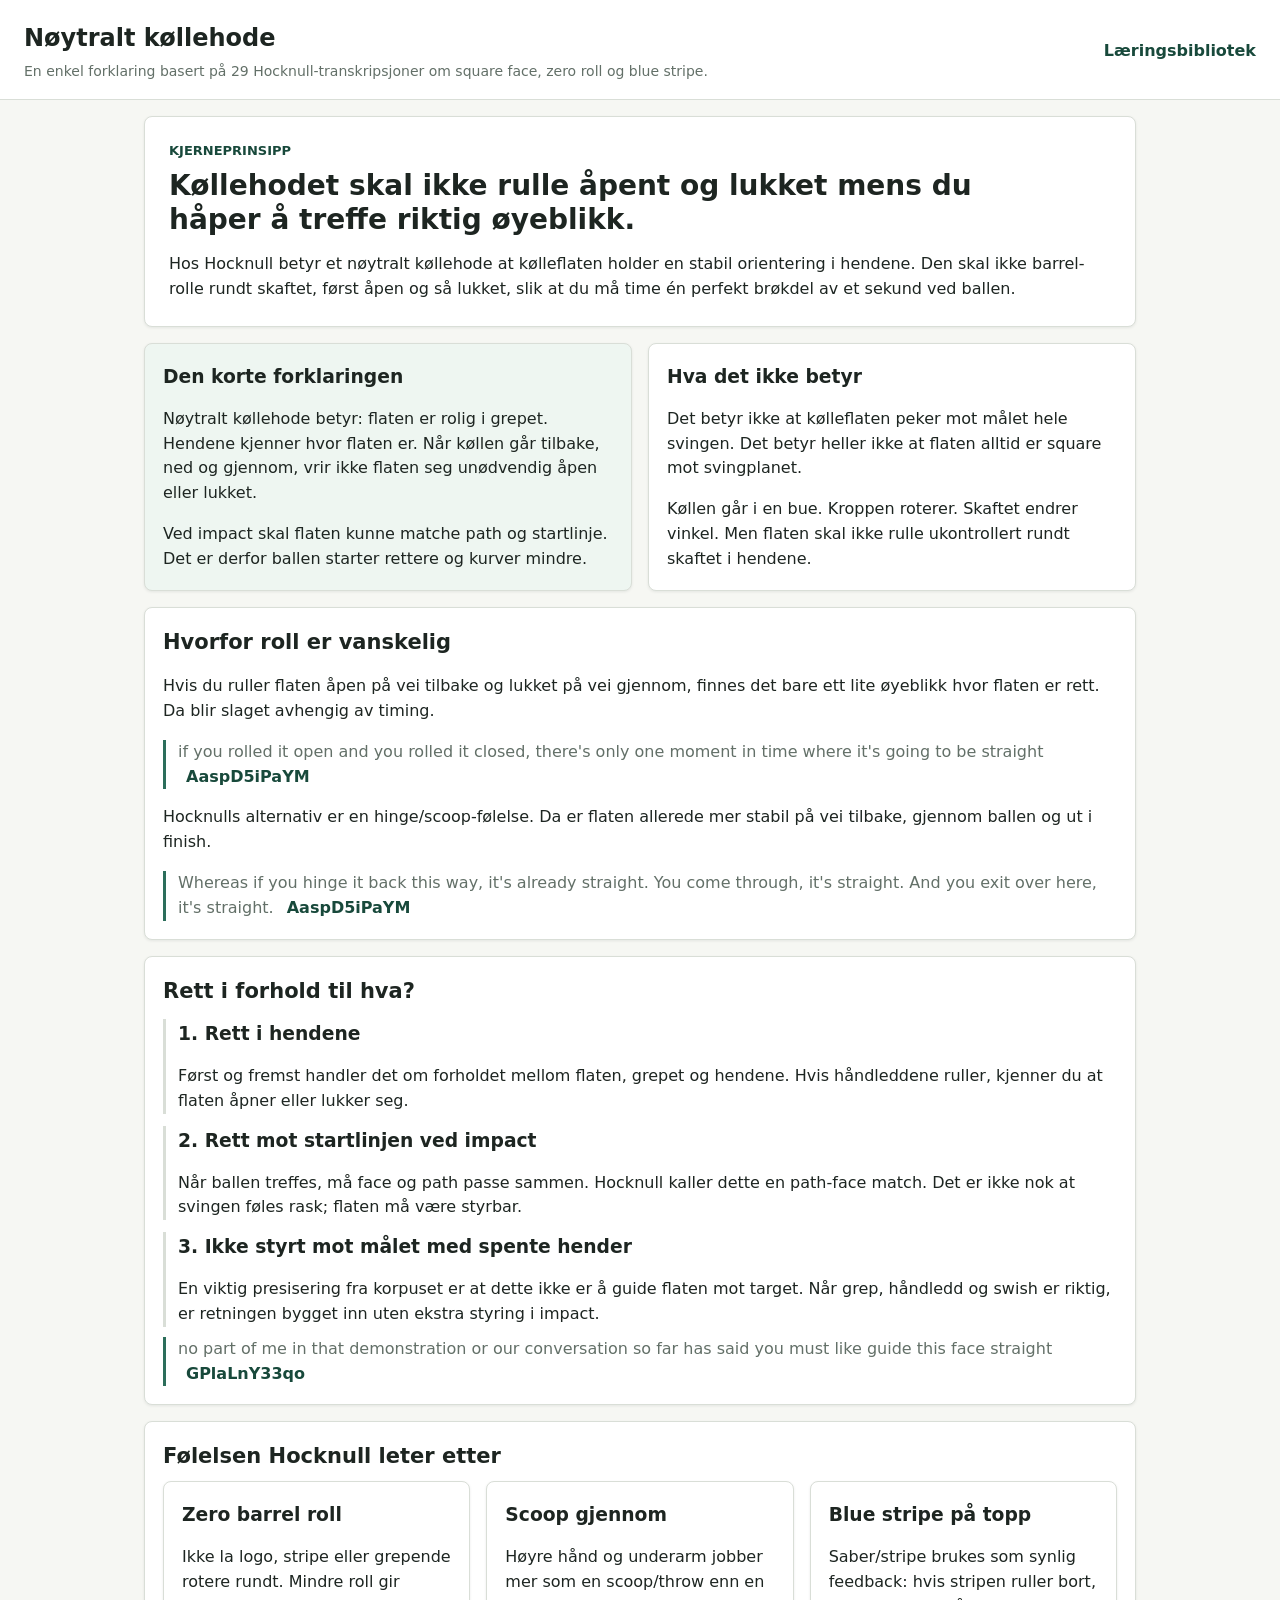
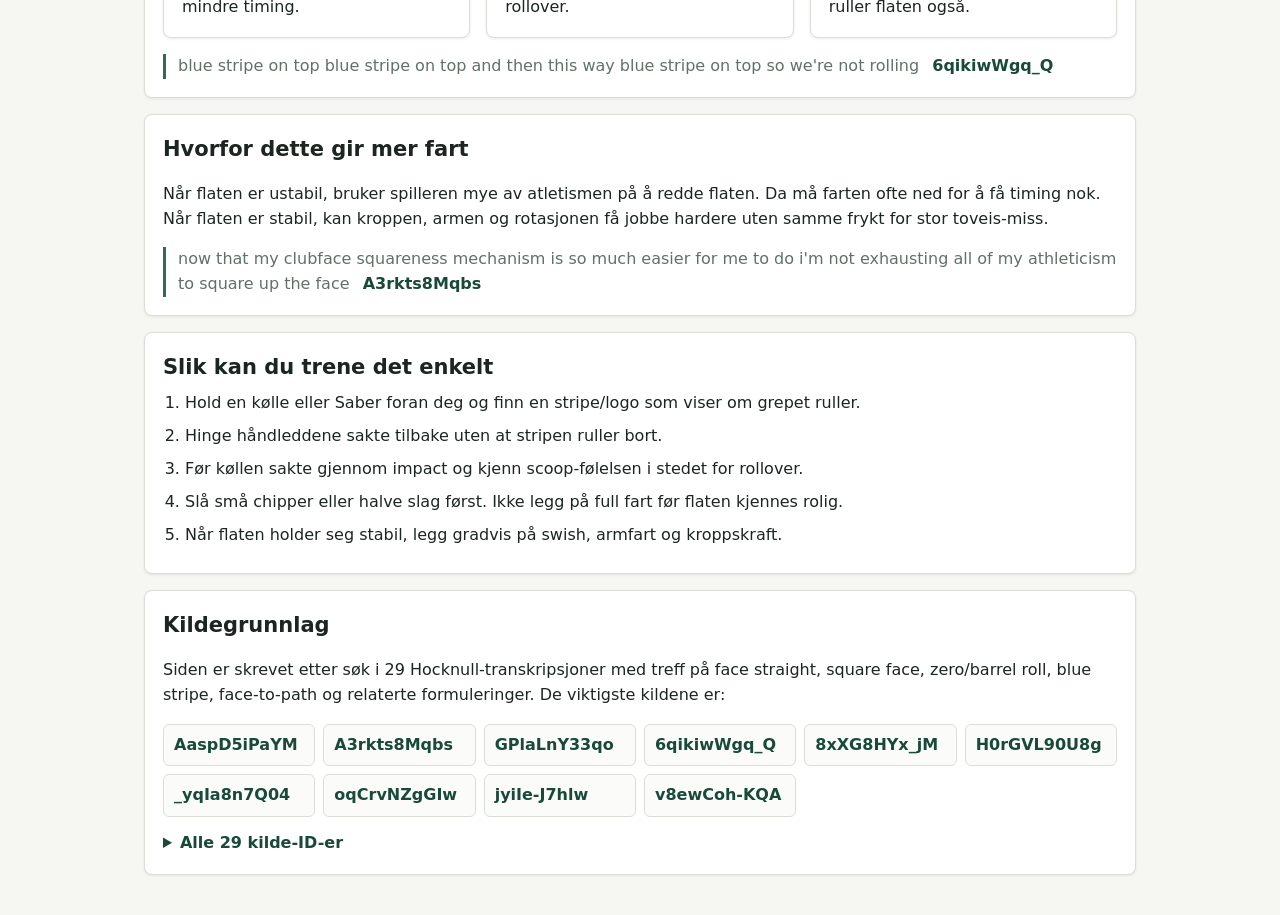
==== noytralt-kollehode.html @ 53acc23d "Publiser Hocknull læringsbibliotek" ====
<!doctype html>
<html lang="no">
  <head>
    <meta charset="utf-8" />
    <meta name="viewport" content="width=device-width, initial-scale=1" />
    <title>Nøytralt køllehode | Craig Hocknull læringsbibliotek</title>
    <link rel="stylesheet" href="styles.css" />
  </head>
  <body>
    <header class="topbar">
      <div>
        <h1>Nøytralt køllehode</h1>
        <p id="status">En enkel forklaring basert på 29 Hocknull-transkripsjoner om square face, zero roll og blue stripe.</p>
      </div>
      <nav class="toplinks" aria-label="Sider">
        <a class="repo-link" href="index.html">Læringsbibliotek</a>
      </nav>
    </header>

    <main class="article-page">
      <section class="article-hero">
        <p class="eyebrow">Kjerneprinsipp</p>
        <h2>Køllehodet skal ikke rulle åpent og lukket mens du håper å treffe riktig øyeblikk.</h2>
        <p>
          Hos Hocknull betyr et nøytralt køllehode at kølleflaten holder en stabil orientering i hendene. Den
          skal ikke barrel-rolle rundt skaftet, først åpen og så lukket, slik at du må time én perfekt brøkdel
          av et sekund ved ballen.
        </p>
      </section>

      <section class="article-grid">
        <article class="concept-card concept-card-strong">
          <h3>Den korte forklaringen</h3>
          <p>
            Nøytralt køllehode betyr: flaten er rolig i grepet. Hendene kjenner hvor flaten er. Når køllen går
            tilbake, ned og gjennom, vrir ikke flaten seg unødvendig åpen eller lukket.
          </p>
          <p>
            Ved impact skal flaten kunne matche path og startlinje. Det er derfor ballen starter rettere og kurver
            mindre.
          </p>
        </article>

        <article class="concept-card">
          <h3>Hva det ikke betyr</h3>
          <p>
            Det betyr ikke at kølleflaten peker mot målet hele svingen. Det betyr heller ikke at flaten alltid er
            square mot svingplanet.
          </p>
          <p>
            Køllen går i en bue. Kroppen roterer. Skaftet endrer vinkel. Men flaten skal ikke rulle ukontrollert
            rundt skaftet i hendene.
          </p>
        </article>
      </section>

      <section class="article-section">
        <h2>Hvorfor roll er vanskelig</h2>
        <p>
          Hvis du ruller flaten åpen på vei tilbake og lukket på vei gjennom, finnes det bare ett lite øyeblikk
          hvor flaten er rett. Da blir slaget avhengig av timing.
        </p>
        <blockquote>
          if you rolled it open and you rolled it closed, there's only one moment in time where it's going to be straight
          <a href="https://www.youtube.com/watch?v=AaspD5iPaYM" target="_blank" rel="noreferrer">AaspD5iPaYM</a>
        </blockquote>
        <p>
          Hocknulls alternativ er en hinge/scoop-følelse. Da er flaten allerede mer stabil på vei tilbake, gjennom
          ballen og ut i finish.
        </p>
        <blockquote>
          Whereas if you hinge it back this way, it's already straight. You come through, it's straight. And you exit over here, it's straight.
          <a href="https://www.youtube.com/watch?v=AaspD5iPaYM" target="_blank" rel="noreferrer">AaspD5iPaYM</a>
        </blockquote>
      </section>

      <section class="article-section">
        <h2>Rett i forhold til hva?</h2>
        <div class="definition-list">
          <div>
            <h3>1. Rett i hendene</h3>
            <p>
              Først og fremst handler det om forholdet mellom flaten, grepet og hendene. Hvis håndleddene ruller,
              kjenner du at flaten åpner eller lukker seg.
            </p>
          </div>
          <div>
            <h3>2. Rett mot startlinjen ved impact</h3>
            <p>
              Når ballen treffes, må face og path passe sammen. Hocknull kaller dette en path-face match. Det er
              ikke nok at svingen føles rask; flaten må være styrbar.
            </p>
          </div>
          <div>
            <h3>3. Ikke styrt mot målet med spente hender</h3>
            <p>
              En viktig presisering fra korpuset er at dette ikke er å guide flaten mot target. Når grep, håndledd
              og swish er riktig, er retningen bygget inn uten ekstra styring i impact.
            </p>
          </div>
        </div>
        <blockquote>
          no part of me in that demonstration or our conversation so far has said you must like guide this face straight
          <a href="https://www.youtube.com/watch?v=GPlaLnY33qo" target="_blank" rel="noreferrer">GPlaLnY33qo</a>
        </blockquote>
      </section>

      <section class="article-section">
        <h2>Følelsen Hocknull leter etter</h2>
        <div class="article-grid three-columns">
          <article class="concept-card">
            <h3>Zero barrel roll</h3>
            <p>Ikke la logo, stripe eller grepende rotere rundt. Mindre roll gir mindre timing.</p>
          </article>
          <article class="concept-card">
            <h3>Scoop gjennom</h3>
            <p>Høyre hånd og underarm jobber mer som en scoop/throw enn en rollover.</p>
          </article>
          <article class="concept-card">
            <h3>Blue stripe på topp</h3>
            <p>Saber/stripe brukes som synlig feedback: hvis stripen ruller bort, ruller flaten også.</p>
          </article>
        </div>
        <blockquote>
          blue stripe on top blue stripe on top and then this way blue stripe on top so we're not rolling
          <a href="https://www.youtube.com/watch?v=6qikiwWgq_Q" target="_blank" rel="noreferrer">6qikiwWgq_Q</a>
        </blockquote>
      </section>

      <section class="article-section">
        <h2>Hvorfor dette gir mer fart</h2>
        <p>
          Når flaten er ustabil, bruker spilleren mye av atletismen på å redde flaten. Da må farten ofte ned for
          å få timing nok. Når flaten er stabil, kan kroppen, armen og rotasjonen få jobbe hardere uten samme frykt
          for stor toveis-miss.
        </p>
        <blockquote>
          now that my clubface squareness mechanism is so much easier for me to do i'm not exhausting all of my athleticism to square up the face
          <a href="https://www.youtube.com/watch?v=A3rkts8Mqbs&t=1047s" target="_blank" rel="noreferrer">A3rkts8Mqbs</a>
        </blockquote>
      </section>

      <section class="article-section">
        <h2>Slik kan du trene det enkelt</h2>
        <ol class="practice-list">
          <li>Hold en kølle eller Saber foran deg og finn en stripe/logo som viser om grepet ruller.</li>
          <li>Hinge håndleddene sakte tilbake uten at stripen ruller bort.</li>
          <li>Før køllen sakte gjennom impact og kjenn scoop-følelsen i stedet for rollover.</li>
          <li>Slå små chipper eller halve slag først. Ikke legg på full fart før flaten kjennes rolig.</li>
          <li>Når flaten holder seg stabil, legg gradvis på swish, armfart og kroppskraft.</li>
        </ol>
      </section>

      <section class="article-section">
        <h2>Kildegrunnlag</h2>
        <p>
          Siden er skrevet etter søk i 29 Hocknull-transkripsjoner med treff på face straight, square face,
          zero/barrel roll, blue stripe, face-to-path og relaterte formuleringer. De viktigste kildene er:
        </p>
        <div class="source-grid">
          <a href="https://www.youtube.com/watch?v=AaspD5iPaYM" target="_blank" rel="noreferrer">AaspD5iPaYM</a>
          <a href="https://www.youtube.com/watch?v=A3rkts8Mqbs&t=1047s" target="_blank" rel="noreferrer">A3rkts8Mqbs</a>
          <a href="https://www.youtube.com/watch?v=GPlaLnY33qo" target="_blank" rel="noreferrer">GPlaLnY33qo</a>
          <a href="https://www.youtube.com/watch?v=6qikiwWgq_Q" target="_blank" rel="noreferrer">6qikiwWgq_Q</a>
          <a href="https://www.youtube.com/watch?v=8xXG8HYx_jM" target="_blank" rel="noreferrer">8xXG8HYx_jM</a>
          <a href="https://www.youtube.com/watch?v=H0rGVL90U8g" target="_blank" rel="noreferrer">H0rGVL90U8g</a>
          <a href="https://www.youtube.com/watch?v=_yqIa8n7Q04" target="_blank" rel="noreferrer">_yqIa8n7Q04</a>
          <a href="https://www.youtube.com/watch?v=oqCrvNZgGIw" target="_blank" rel="noreferrer">oqCrvNZgGIw</a>
          <a href="https://www.youtube.com/watch?v=jyiIe-J7hlw" target="_blank" rel="noreferrer">jyiIe-J7hlw</a>
          <a href="https://www.youtube.com/watch?v=v8ewCoh-KQA" target="_blank" rel="noreferrer">v8ewCoh-KQA</a>
        </div>
        <details class="source-details">
          <summary>Alle 29 kilde-ID-er</summary>
          <div class="source-grid">
            <a href="https://www.youtube.com/watch?v=0kQ3nzJDBGw" target="_blank" rel="noreferrer">0kQ3nzJDBGw</a>
            <a href="https://www.youtube.com/watch?v=1NrE6gdOBdw" target="_blank" rel="noreferrer">1NrE6gdOBdw</a>
            <a href="https://www.youtube.com/watch?v=2Bi8bNze-kk" target="_blank" rel="noreferrer">2Bi8bNze-kk</a>
            <a href="https://www.youtube.com/watch?v=6qikiwWgq_Q" target="_blank" rel="noreferrer">6qikiwWgq_Q</a>
            <a href="https://www.youtube.com/watch?v=8xXG8HYx_jM" target="_blank" rel="noreferrer">8xXG8HYx_jM</a>
            <a href="https://www.youtube.com/watch?v=90M_XscuT3U" target="_blank" rel="noreferrer">90M_XscuT3U</a>
            <a href="https://www.youtube.com/watch?v=A3rkts8Mqbs&t=1047s" target="_blank" rel="noreferrer">A3rkts8Mqbs</a>
            <a href="https://www.youtube.com/watch?v=AaspD5iPaYM" target="_blank" rel="noreferrer">AaspD5iPaYM</a>
            <a href="https://www.youtube.com/watch?v=EkIrtFizLXU" target="_blank" rel="noreferrer">EkIrtFizLXU</a>
            <a href="https://www.youtube.com/watch?v=GPlaLnY33qo" target="_blank" rel="noreferrer">GPlaLnY33qo</a>
            <a href="https://www.youtube.com/watch?v=H0rGVL90U8g" target="_blank" rel="noreferrer">H0rGVL90U8g</a>
            <a href="https://www.youtube.com/watch?v=J90ocdS1C9w" target="_blank" rel="noreferrer">J90ocdS1C9w</a>
            <a href="https://www.youtube.com/watch?v=MD54v-Zi4z0" target="_blank" rel="noreferrer">MD54v-Zi4z0</a>
            <a href="https://www.youtube.com/watch?v=SKi9BZ1MZ8M" target="_blank" rel="noreferrer">SKi9BZ1MZ8M</a>
            <a href="https://www.youtube.com/watch?v=TZo0jvFSCxg" target="_blank" rel="noreferrer">TZo0jvFSCxg</a>
            <a href="https://www.youtube.com/watch?v=ZvJuiNGPKj4" target="_blank" rel="noreferrer">ZvJuiNGPKj4</a>
            <a href="https://www.youtube.com/watch?v=_CvXd37RPUk" target="_blank" rel="noreferrer">_CvXd37RPUk</a>
            <a href="https://www.youtube.com/watch?v=_fWQcBzkH3Q" target="_blank" rel="noreferrer">_fWQcBzkH3Q</a>
            <a href="https://www.youtube.com/watch?v=_yqIa8n7Q04" target="_blank" rel="noreferrer">_yqIa8n7Q04</a>
            <a href="https://www.youtube.com/watch?v=aX82sT7Ib_E" target="_blank" rel="noreferrer">aX82sT7Ib_E</a>
            <a href="https://www.youtube.com/watch?v=ctFriVjd6-Y" target="_blank" rel="noreferrer">ctFriVjd6-Y</a>
            <a href="https://www.youtube.com/watch?v=jyiIe-J7hlw" target="_blank" rel="noreferrer">jyiIe-J7hlw</a>
            <a href="https://www.youtube.com/watch?v=mZwuShLlHoQ" target="_blank" rel="noreferrer">mZwuShLlHoQ</a>
            <a href="https://www.youtube.com/watch?v=nUOkftXec4U" target="_blank" rel="noreferrer">nUOkftXec4U</a>
            <a href="https://www.youtube.com/watch?v=oVIk3-MimnY" target="_blank" rel="noreferrer">oVIk3-MimnY</a>
            <a href="https://www.youtube.com/watch?v=okqnsANh_T0" target="_blank" rel="noreferrer">okqnsANh_T0</a>
            <a href="https://www.youtube.com/watch?v=oqCrvNZgGIw" target="_blank" rel="noreferrer">oqCrvNZgGIw</a>
            <a href="https://www.youtube.com/watch?v=v8ewCoh-KQA" target="_blank" rel="noreferrer">v8ewCoh-KQA</a>
            <a href="https://www.youtube.com/watch?v=y8eZwGcSpfI" target="_blank" rel="noreferrer">y8eZwGcSpfI</a>
          </div>
        </details>
      </section>
    </main>
  </body>
</html>
---- styles.css ----
:root {
  color-scheme: light dark;
  --bg: #f6f7f3;
  --panel: #ffffff;
  --panel-soft: #fbfcfa;
  --text: #1d2521;
  --muted: #637068;
  --line: #d9ded7;
  --accent: #2c6e5b;
  --accent-strong: #18493b;
  --quote-bg: #eef6f1;
  --pill-bg: #eef1ec;
  --shadow: 0 1px 3px rgba(16, 24, 20, 0.08);
  --measure: 68ch;
}

@media (prefers-color-scheme: dark) {
  :root {
    --bg: #131715;
    --panel: #1b211e;
    --panel-soft: #1f2622;
    --text: #e7ece8;
    --muted: #9aa6a0;
    --line: #2c352f;
    --accent: #6cc1a4;
    --accent-strong: #92d5bb;
    --quote-bg: #1d2c26;
    --pill-bg: #232a26;
    --shadow: 0 1px 3px rgba(0, 0, 0, 0.4);
  }
}

* {
  box-sizing: border-box;
}

body {
  margin: 0;
  background: var(--bg);
  color: var(--text);
  font-family: ui-sans-serif, system-ui, -apple-system, BlinkMacSystemFont, "Segoe UI", sans-serif;
  line-height: 1.55;
  -webkit-font-smoothing: antialiased;
}

.topbar {
  display: flex;
  align-items: center;
  justify-content: space-between;
  gap: 16px;
  padding: 20px 24px 16px;
  border-bottom: 1px solid var(--line);
  background: var(--panel);
  position: sticky;
  top: 0;
  z-index: 20;
}

h1 {
  margin: 0;
  font-size: 24px;
  font-weight: 720;
  letter-spacing: 0;
}

#status {
  margin: 4px 0 0;
  color: var(--muted);
  font-size: 14px;
}

.repo-link,
.open-link {
  color: var(--accent-strong);
  text-decoration: none;
  font-weight: 650;
}

.toplinks {
  display: flex;
  flex-wrap: wrap;
  justify-content: flex-end;
  gap: 12px;
}

main {
  padding: 16px 24px 24px;
}

.view-tabs {
  display: flex;
  gap: 4px;
  margin: 4px 0 12px;
  border-bottom: 1px solid var(--line);
}

.view-tab {
  border: 0;
  background: transparent;
  color: var(--muted);
  font: inherit;
  font-weight: 600;
  font-size: 14px;
  padding: 10px 16px;
  cursor: pointer;
  border-bottom: 2px solid transparent;
  margin-bottom: -1px;
}

.view-tab:hover {
  color: var(--text);
}

.view-tab.active {
  color: var(--accent-strong);
  border-bottom-color: var(--accent);
}

.view-tab:focus-visible {
  outline: 2px solid var(--accent);
  outline-offset: -2px;
}

.toolbar {
  display: grid;
  grid-template-columns: minmax(220px, 1fr) 180px auto;
  gap: 12px;
  margin-bottom: 16px;
  position: sticky;
  top: 73px;
  z-index: 10;
  background: var(--bg);
  padding: 8px 0;
  align-items: end;
}

.clear-filters {
  height: 38px;
  white-space: nowrap;
}

label span {
  display: block;
  margin-bottom: 4px;
  color: var(--muted);
  font-size: 13px;
  font-weight: 650;
}

input,
select {
  width: 100%;
  min-height: 38px;
  border: 1px solid var(--line);
  border-radius: 6px;
  background: var(--panel);
  color: var(--text);
  font: inherit;
  padding: 8px 10px;
}

.layout {
  display: grid;
  grid-template-columns: minmax(260px, 380px) minmax(0, 1fr);
  gap: 16px;
  align-items: start;
}

.video-list,
.details {
  background: var(--panel);
  border: 1px solid var(--line);
  border-radius: 8px;
  box-shadow: var(--shadow);
}

.video-list {
  max-height: calc(100vh - 152px);
  overflow: auto;
}

.video-button {
  width: 100%;
  display: block;
  border: 0;
  border-bottom: 1px solid var(--line);
  background: transparent;
  color: inherit;
  text-align: left;
  padding: 12px 14px;
  cursor: pointer;
}

.video-button:hover,
.video-button.active {
  background: var(--quote-bg);
}

.video-button:focus-visible {
  outline: 2px solid var(--accent);
  outline-offset: -2px;
}

.video-button.is-read .video-title {
  color: var(--muted);
  font-weight: 600;
}

.video-button.is-read .video-title::before {
  content: "✓ ";
  color: var(--accent);
  font-weight: 700;
}

.video-title {
  display: block;
  font-weight: 700;
  font-size: 14px;
}

.video-meta {
  display: flex;
  flex-wrap: wrap;
  gap: 6px;
  margin-top: 7px;
}

.pill {
  display: inline-flex;
  align-items: center;
  min-height: 22px;
  border: 0;
  border-radius: 999px;
  background: var(--pill-bg);
  color: var(--muted);
  font: inherit;
  font-size: 12px;
  padding: 2px 8px;
}

.pill[data-topic] {
  cursor: pointer;
  transition: background 0.12s;
}

.pill[data-topic]:hover,
.pill[data-topic]:focus-visible {
  background: var(--accent);
  color: var(--panel);
  outline: none;
}

.points-view {
  display: grid;
  gap: 16px;
}

.cross-point {
  background: var(--panel);
  border: 1px solid var(--line);
  border-radius: 10px;
  box-shadow: var(--shadow);
  padding: 22px 26px;
}

.cross-point h3 {
  margin: 0 0 12px;
  font-size: 19px;
  letter-spacing: -0.005em;
  max-width: var(--measure);
}

.cross-point p {
  margin: 8px 0;
  max-width: var(--measure);
}

.cross-point .point-quote {
  margin: 0 0 14px;
  padding: 14px 16px;
  border-left: 3px solid var(--accent);
  background: var(--quote-bg);
  border-radius: 0 8px 8px 0;
  font-size: 16px;
  font-style: italic;
  max-width: var(--measure);
}

.cross-point .point-quote::before { content: "“"; }
.cross-point .point-quote::after { content: "”"; }

.cross-point .feel {
  margin-top: 12px;
  padding-top: 12px;
  border-top: 1px dashed var(--line);
  color: var(--muted);
  max-width: var(--measure);
}

.cross-point .feel strong {
  color: var(--text);
}

.cross-point-footer {
  display: flex;
  align-items: center;
  justify-content: space-between;
  flex-wrap: wrap;
  gap: 12px;
  margin-top: 16px;
  padding-top: 14px;
  border-top: 1px solid var(--line);
}

.cross-point-source {
  color: var(--accent-strong);
  text-decoration: none;
  font-weight: 650;
  font-size: 14px;
  max-width: 100%;
  overflow: hidden;
  text-overflow: ellipsis;
  white-space: nowrap;
}

.cross-point-source:hover {
  text-decoration: underline;
}

.details {
  min-height: 420px;
  padding: 28px 32px;
}

.details-header {
  display: flex;
  align-items: baseline;
  justify-content: space-between;
  gap: 16px;
  flex-wrap: wrap;
  margin-bottom: 6px;
}

.details-actions {
  display: flex;
  align-items: center;
  gap: 12px;
  flex-shrink: 0;
}

.ghost-button {
  border: 1px solid var(--line);
  background: transparent;
  color: var(--text);
  border-radius: 6px;
  padding: 6px 12px;
  font: inherit;
  font-size: 13px;
  font-weight: 600;
  cursor: pointer;
  transition: background 0.12s, border-color 0.12s;
}

.ghost-button:hover {
  background: var(--pill-bg);
}

.ghost-button[aria-pressed="true"] {
  background: var(--quote-bg);
  border-color: var(--accent);
  color: var(--accent-strong);
}

.ghost-button:focus-visible {
  outline: 2px solid var(--accent);
  outline-offset: 1px;
}

.details h2 {
  margin: 0;
  font-size: 26px;
  line-height: 1.25;
  letter-spacing: -0.01em;
  max-width: var(--measure);
  flex: 1;
}

.summary {
  margin: 12px 0 22px;
  color: var(--muted);
  font-size: 15px;
  max-width: var(--measure);
}

.related-sources {
  margin-top: 22px;
  padding: 18px 20px;
  border: 1px solid var(--line);
  border-radius: 8px;
  background: var(--panel-soft);
  max-width: var(--measure);
}

.related-sources h3 {
  margin: 0 0 12px;
  font-size: 16px;
  letter-spacing: 0;
}

.related-sources ul {
  display: grid;
  gap: 12px;
  margin: 0;
  padding: 0;
  list-style: none;
}

.related-sources a {
  color: var(--accent-strong);
  font-weight: 700;
  text-decoration: none;
}

.related-sources a:hover {
  text-decoration: underline;
}

.related-sources p {
  margin: 4px 0 0;
  color: var(--muted);
  font-size: 14px;
}

.points {
  display: grid;
  gap: 18px;
  margin-top: 24px;
}

.point {
  border: 1px solid var(--line);
  border-radius: 10px;
  padding: 20px 22px;
  background: var(--panel-soft);
}

.point h3 {
  margin: 0 0 10px;
  font-size: 18px;
  letter-spacing: -0.005em;
  max-width: var(--measure);
}

.point p {
  margin: 8px 0;
  max-width: var(--measure);
}

.point .point-quote {
  margin: 0 0 14px;
  padding: 14px 16px;
  border-left: 3px solid var(--accent);
  background: var(--quote-bg);
  border-radius: 0 8px 8px 0;
  font-size: 16px;
  font-style: italic;
  color: var(--text);
  max-width: var(--measure);
}

.point .point-quote::before {
  content: "“";
  margin-right: 2px;
}

.point .point-quote::after {
  content: "”";
  margin-left: 2px;
}

.point .feel {
  margin-top: 12px;
  padding-top: 12px;
  border-top: 1px dashed var(--line);
  color: var(--muted);
  max-width: var(--measure);
}

.point .feel strong {
  color: var(--text);
}

blockquote {
  margin: 10px 0 0;
  border-left: 3px solid var(--accent);
  color: var(--muted);
  padding-left: 12px;
}

blockquote a {
  display: inline-block;
  margin-left: 8px;
  color: var(--accent-strong);
  font-weight: 650;
  text-decoration: none;
}

.article-page {
  max-width: 1040px;
  margin: 0 auto;
}

.article-hero,
.article-section,
.concept-card {
  background: var(--panel);
  border: 1px solid var(--line);
  border-radius: 8px;
  box-shadow: var(--shadow);
}

.article-hero {
  padding: 24px;
  margin-bottom: 16px;
}

.article-hero h2 {
  max-width: 820px;
  margin: 0 0 12px;
  font-size: 28px;
  line-height: 1.2;
  letter-spacing: 0;
}

.article-hero p:last-child,
.article-section p:last-child,
.concept-card p:last-child {
  margin-bottom: 0;
}

.eyebrow {
  margin: 0 0 8px;
  color: var(--accent-strong);
  font-size: 13px;
  font-weight: 750;
  text-transform: uppercase;
}

.article-grid {
  display: grid;
  grid-template-columns: repeat(2, minmax(0, 1fr));
  gap: 16px;
  margin-bottom: 16px;
}

.three-columns {
  grid-template-columns: repeat(3, minmax(0, 1fr));
}

.concept-card,
.article-section {
  padding: 18px;
}

.concept-card-strong {
  background: var(--quote-bg);
}

.concept-card h3,
.article-section h2,
.definition-list h3 {
  margin: 0 0 8px;
  letter-spacing: 0;
}

.article-section {
  margin-bottom: 16px;
}

.article-section h2 {
  font-size: 21px;
}

.definition-list {
  display: grid;
  gap: 12px;
  margin-top: 12px;
}

.definition-list > div {
  border-left: 3px solid var(--line);
  padding-left: 12px;
}

.practice-list {
  margin: 0;
  padding-left: 22px;
}

.practice-list li {
  margin: 8px 0;
}

.source-grid {
  display: grid;
  grid-template-columns: repeat(auto-fit, minmax(150px, 1fr));
  gap: 8px;
  margin-top: 12px;
}

.source-grid a {
  border: 1px solid var(--line);
  border-radius: 6px;
  background: var(--panel-soft);
  color: var(--accent-strong);
  padding: 8px 10px;
  text-decoration: none;
  font-weight: 650;
}

.source-details {
  margin-top: 14px;
}

.source-details summary {
  color: var(--accent-strong);
  cursor: pointer;
  font-weight: 700;
}

.empty {
  color: var(--muted);
}

.list-empty {
  margin: 0;
  padding: 14px;
}

@media (max-width: 780px) {
  .topbar,
  main {
    padding-left: 14px;
    padding-right: 14px;
  }

  .toolbar,
  .layout,
  .article-grid,
  .three-columns {
    grid-template-columns: 1fr;
  }

  .toolbar {
    position: static;
  }

  .video-list {
    max-height: 360px;
  }

  .details {
    padding: 20px;
  }

  .cross-point {
    padding: 18px 20px;
  }
}
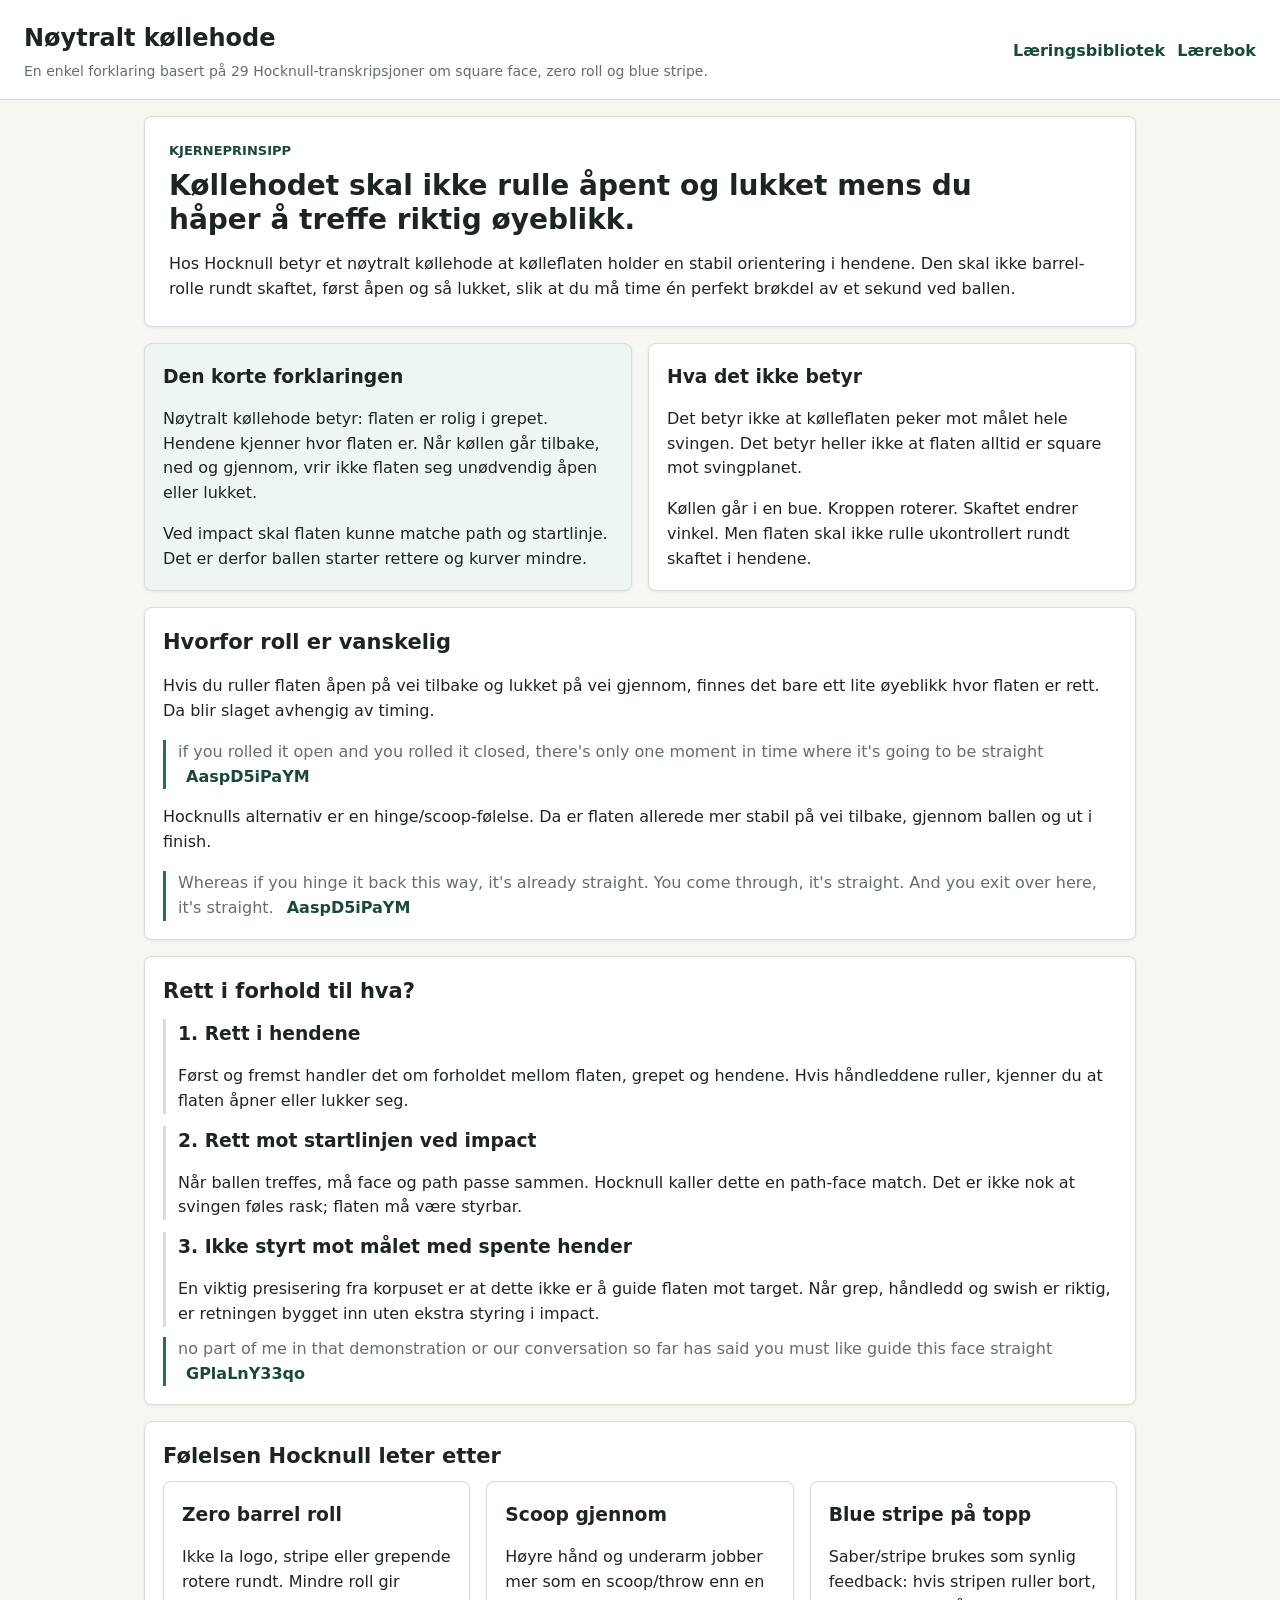
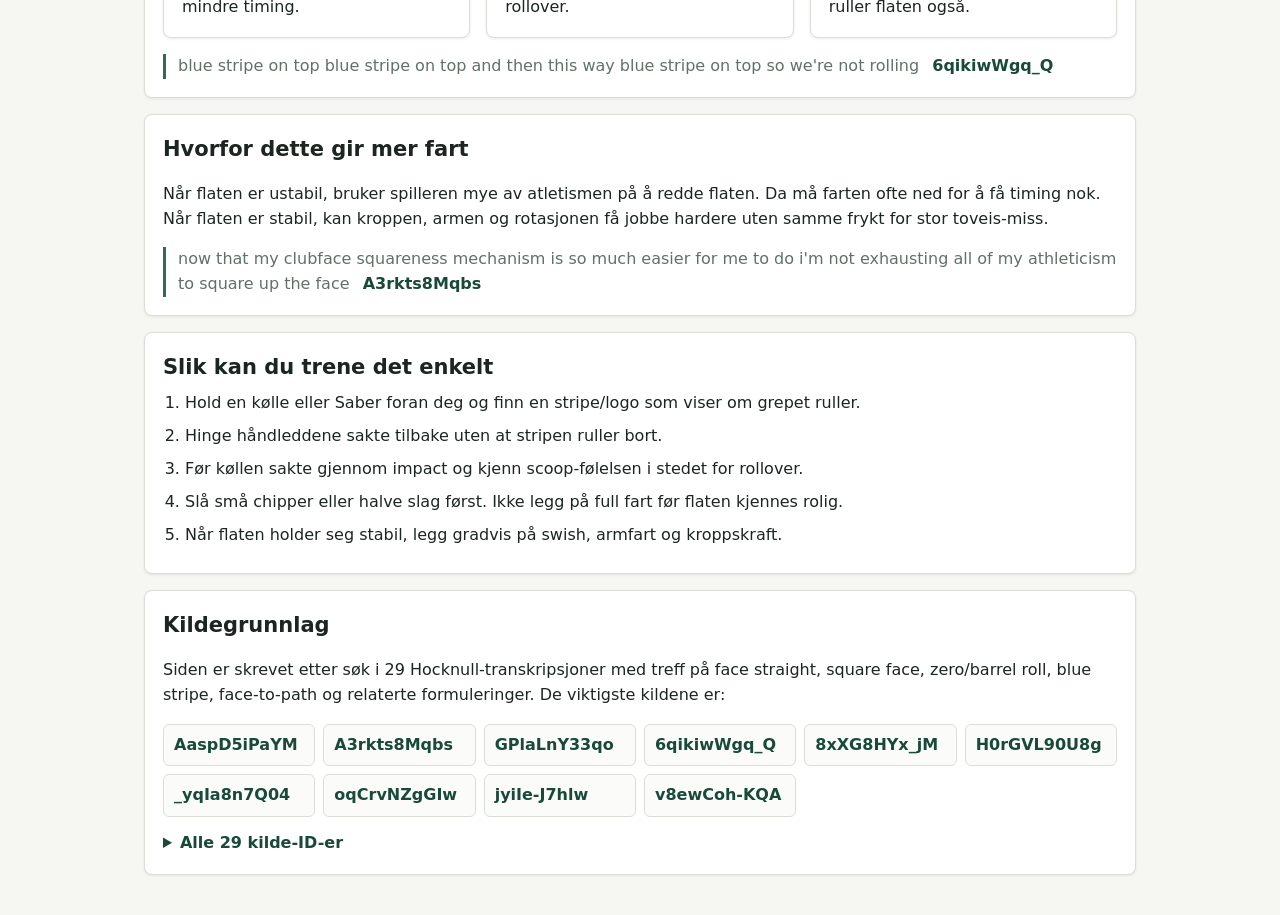
==== commit 7affcc2c: "Synk fra youtube/docs - 380 nye video-analyser (88 -> 468) - Ny laerebok.html med 65 kapitler i 20 d" ====
--- a/noytralt-kollehode.html
+++ b/noytralt-kollehode.html
@@ -3,7 +3,10 @@
   <head>
     <meta charset="utf-8" />
     <meta name="viewport" content="width=device-width, initial-scale=1" />
-    <title>Nøytralt køllehode | Craig Hocknull læringsbibliotek</title>
+    <title>⛳ Nøytralt køllehode | Hocknull-bibliotek</title>
+    <meta name="theme-color" content="#18493b" />
+    <link rel="icon" type="image/svg+xml" href="favicon.svg?v=20260510-1" />
+    <link rel="apple-touch-icon" href="favicon.svg?v=20260510-1" />
     <link rel="stylesheet" href="styles.css" />
   </head>
   <body>
@@ -14,6 +17,7 @@
       </div>
       <nav class="toplinks" aria-label="Sider">
         <a class="repo-link" href="index.html">Læringsbibliotek</a>
+        <a class="repo-link" href="laerebok.html">Lærebok</a>
       </nav>
     </header>
 
--- a/styles.css
+++ b/styles.css
@@ -376,6 +376,338 @@
   outline-offset: 1px;
 }
 
+.ghost-button.danger {
+  border-color: rgba(220, 70, 70, 0.4);
+  color: #b53b3b;
+}
+
+.ghost-button.danger:hover {
+  background: rgba(220, 70, 70, 0.08);
+}
+
+.tab-count {
+  display: inline-flex;
+  align-items: center;
+  justify-content: center;
+  min-width: 20px;
+  height: 18px;
+  margin-left: 6px;
+  padding: 0 6px;
+  border-radius: 999px;
+  background: var(--accent);
+  color: var(--panel);
+  font-size: 11px;
+  font-weight: 700;
+  line-height: 1;
+}
+
+.point-actions {
+  display: flex;
+  flex-wrap: wrap;
+  gap: 8px;
+  margin-top: 12px;
+}
+
+.point-actions .ghost-button {
+  font-size: 12px;
+  padding: 4px 10px;
+}
+
+.point-note {
+  margin-top: 12px;
+  padding: 10px 12px;
+  border: 1px dashed var(--line);
+  border-radius: 8px;
+  background: var(--panel-soft);
+}
+
+.point-note label {
+  display: block;
+  font-size: 12px;
+  font-weight: 650;
+  color: var(--muted);
+  margin-bottom: 6px;
+}
+
+.point-note textarea {
+  width: 100%;
+  min-height: 70px;
+  border: 1px solid var(--line);
+  border-radius: 6px;
+  background: var(--panel);
+  color: var(--text);
+  font: inherit;
+  font-size: 14px;
+  padding: 8px 10px;
+  resize: vertical;
+}
+
+.point-note textarea:focus-visible {
+  outline: 2px solid var(--accent);
+  outline-offset: 1px;
+}
+
+.point-note-status {
+  margin-top: 6px;
+  font-size: 12px;
+  color: var(--muted);
+}
+
+.collection-view {
+  display: grid;
+  gap: 16px;
+}
+
+.collection-header {
+  display: flex;
+  flex-wrap: wrap;
+  align-items: flex-end;
+  justify-content: space-between;
+  gap: 16px;
+  padding: 18px 22px;
+  background: var(--panel);
+  border: 1px solid var(--line);
+  border-radius: 10px;
+  box-shadow: var(--shadow);
+}
+
+.collection-header h2 {
+  margin: 0 0 4px;
+  font-size: 22px;
+  letter-spacing: -0.005em;
+}
+
+.collection-intro {
+  margin: 0;
+  color: var(--muted);
+  font-size: 14px;
+  max-width: 540px;
+}
+
+.collection-actions {
+  display: flex;
+  flex-wrap: wrap;
+  gap: 8px;
+}
+
+.collection-list {
+  display: grid;
+  gap: 16px;
+}
+
+.collection-card {
+  background: var(--panel);
+  border: 1px solid var(--line);
+  border-radius: 10px;
+  box-shadow: var(--shadow);
+  padding: 20px 24px;
+}
+
+.collection-card h3 {
+  margin: 0 0 8px;
+  font-size: 18px;
+  letter-spacing: -0.005em;
+  max-width: var(--measure);
+}
+
+.collection-card p {
+  margin: 6px 0;
+  max-width: var(--measure);
+}
+
+.collection-card .point-quote {
+  margin: 0 0 12px;
+  padding: 12px 14px;
+  border-left: 3px solid var(--accent);
+  background: var(--quote-bg);
+  border-radius: 0 8px 8px 0;
+  font-style: italic;
+  max-width: var(--measure);
+}
+
+.collection-card .feel {
+  margin-top: 10px;
+  padding-top: 10px;
+  border-top: 1px dashed var(--line);
+  color: var(--muted);
+  max-width: var(--measure);
+}
+
+.collection-card .feel strong {
+  color: var(--text);
+}
+
+.collection-card-footer {
+  display: flex;
+  align-items: center;
+  justify-content: space-between;
+  flex-wrap: wrap;
+  gap: 10px;
+  margin-top: 14px;
+  padding-top: 12px;
+  border-top: 1px solid var(--line);
+}
+
+.collection-card-source {
+  color: var(--accent-strong);
+  text-decoration: none;
+  font-weight: 650;
+  font-size: 13px;
+}
+
+.collection-card-source:hover {
+  text-decoration: underline;
+}
+
+.collection-empty {
+  padding: 24px;
+  border: 1px dashed var(--line);
+  border-radius: 10px;
+  background: var(--panel-soft);
+  color: var(--muted);
+}
+
+.laerebok-toc {
+  margin: 0 0 24px;
+  padding: 18px 22px;
+  background: var(--panel);
+  border: 1px solid var(--line);
+  border-radius: 10px;
+  box-shadow: var(--shadow);
+}
+
+.laerebok-toc strong {
+  display: block;
+  margin-bottom: 10px;
+  font-size: 13px;
+  text-transform: uppercase;
+  color: var(--accent-strong);
+  letter-spacing: 0.04em;
+}
+
+.laerebok-toc ol {
+  display: grid;
+  grid-template-columns: repeat(auto-fill, minmax(260px, 1fr));
+  gap: 4px 16px;
+  margin: 0;
+  padding: 0;
+  list-style: none;
+}
+
+.laerebok-toc a {
+  display: block;
+  padding: 4px 0;
+  color: var(--accent-strong);
+  text-decoration: none;
+  font-size: 14px;
+  font-weight: 600;
+}
+
+.laerebok-toc a:hover {
+  text-decoration: underline;
+}
+
+.laerebok-toc .toc-num {
+  color: var(--muted);
+  margin-right: 6px;
+  font-variant-numeric: tabular-nums;
+}
+
+.laerebok {
+  background: var(--panel);
+  border: 1px solid var(--line);
+  border-radius: 10px;
+  box-shadow: var(--shadow);
+  padding: 32px 40px;
+  max-width: 880px;
+  margin: 0 auto;
+}
+
+.laerebok h1 {
+  margin: 0 0 12px;
+  font-size: 30px;
+  letter-spacing: -0.01em;
+}
+
+.laerebok h2 {
+  margin: 36px 0 14px;
+  font-size: 24px;
+  letter-spacing: -0.005em;
+  padding-bottom: 6px;
+  border-bottom: 1px solid var(--line);
+  scroll-margin-top: 12px;
+}
+
+.laerebok h3 {
+  margin: 24px 0 10px;
+  font-size: 18px;
+  color: var(--accent-strong);
+  scroll-margin-top: 12px;
+}
+
+.laerebok p {
+  margin: 10px 0;
+  max-width: var(--measure);
+}
+
+.laerebok ul,
+.laerebok ol {
+  margin: 10px 0;
+  padding-left: 24px;
+  max-width: var(--measure);
+}
+
+.laerebok li {
+  margin: 4px 0;
+}
+
+.laerebok blockquote {
+  margin: 16px 0;
+  padding: 12px 18px;
+  border-left: 3px solid var(--accent);
+  background: var(--quote-bg);
+  border-radius: 0 8px 8px 0;
+  color: var(--text);
+  max-width: var(--measure);
+}
+
+.laerebok hr {
+  margin: 32px 0;
+  border: 0;
+  border-top: 1px solid var(--line);
+}
+
+.laerebok strong {
+  color: var(--text);
+}
+
+.laerebok a {
+  color: var(--accent-strong);
+  text-decoration: underline;
+  text-decoration-color: rgba(24, 73, 59, 0.3);
+}
+
+.laerebok a:hover {
+  text-decoration-color: var(--accent-strong);
+}
+
+.laerebok code {
+  background: var(--pill-bg);
+  padding: 1px 6px;
+  border-radius: 4px;
+  font-size: 13px;
+}
+
+@media (max-width: 780px) {
+  .laerebok {
+    padding: 22px 20px;
+  }
+
+  .laerebok-toc ol {
+    grid-template-columns: 1fr;
+  }
+}
+
 .details h2 {
   margin: 0;
   font-size: 26px;
